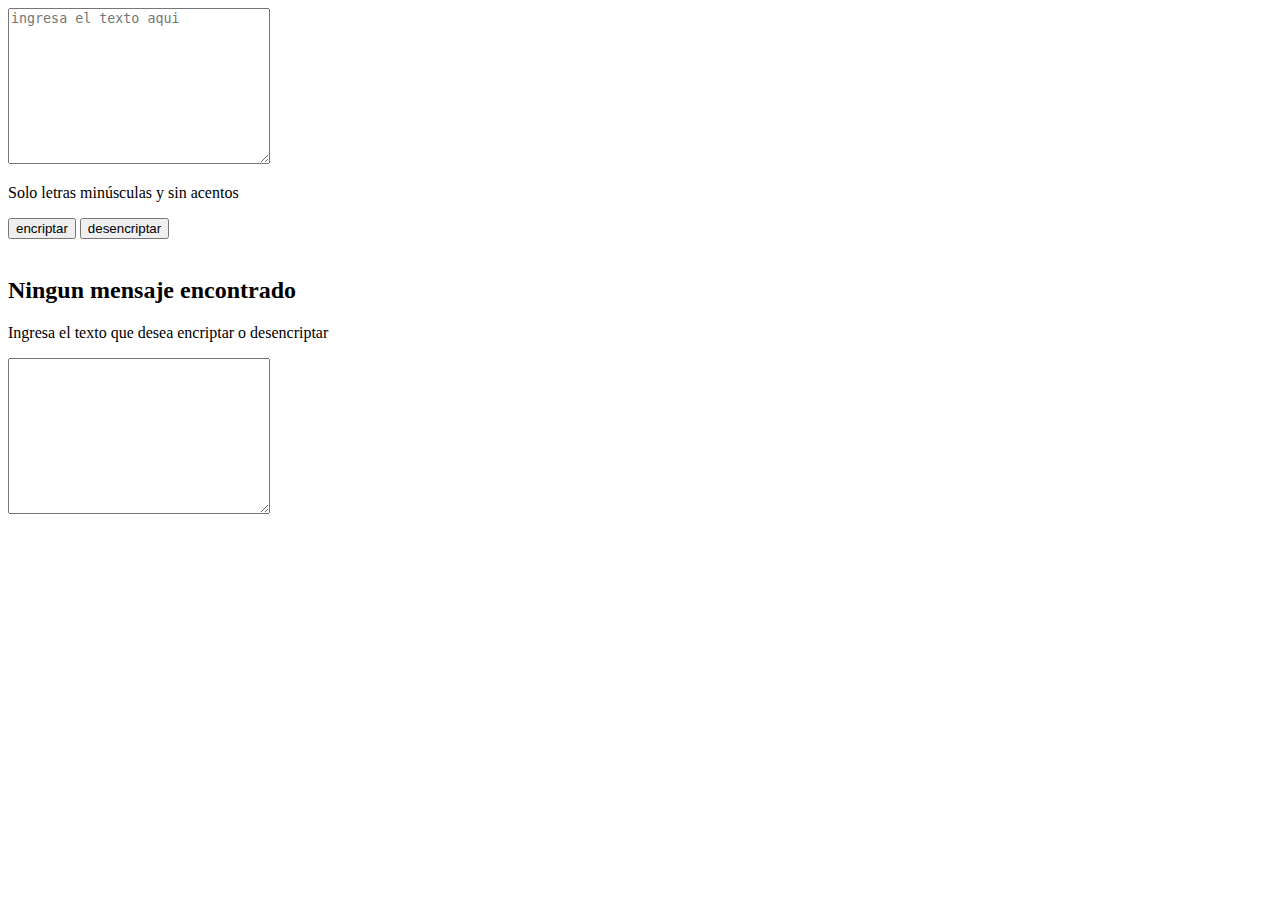
==== Solucion_challenge.html @ 1598d104 "adicionando la estructura html de proyecto" ====
<!DOCTYPE html>
<html lang="en">
<head>
    <meta charset="UTF-8">
    <meta http-equiv="X-UA-Compatible" content="IE=edge">
    <meta name="viewport" content="width=device-width, initial-scale=1.0">
    <link rel="stylesheet" href="style.css">
    <title>Encriptador de texto</title>
</head>
<body>
    <div class="container">
        <div class="encriptar">
            <textarea name="texto" id="texto" class="texto" cols="30" rows="10" placeholder="ingresa el texto aqui"></textarea>
        
        <div class="terminos">
            <p>Solo letras  minúsculas y sin acentos</p>
        </div>
        <div class="botones">
            <button class="btn-encriptar" type="button" onclick="encriptar()"> 
                encriptar 
            </button>
            <input type="button" class="btn-desencriptar" value="desencriptar" onclick="desencriptar()">
        </div>
    </div>
    <div class="encriptado">
        <img src="" alt="" id="muneco">
        <div class="mensaje-encriptado" id="mensaje-encriptado">
            <h2 id="titulo-mensaje">Ningun mensaje encontrado</h2>
            <p id="parrafo">Ingresa el texto que desea encriptar o desencriptar</p>
            <textarea name="mensaje" id="mensaje" cols="30" rows="10" class="mensaje"></textarea>
        </div>
    </div>
</div>
</body>
<script src="index.js"></script>
</html>
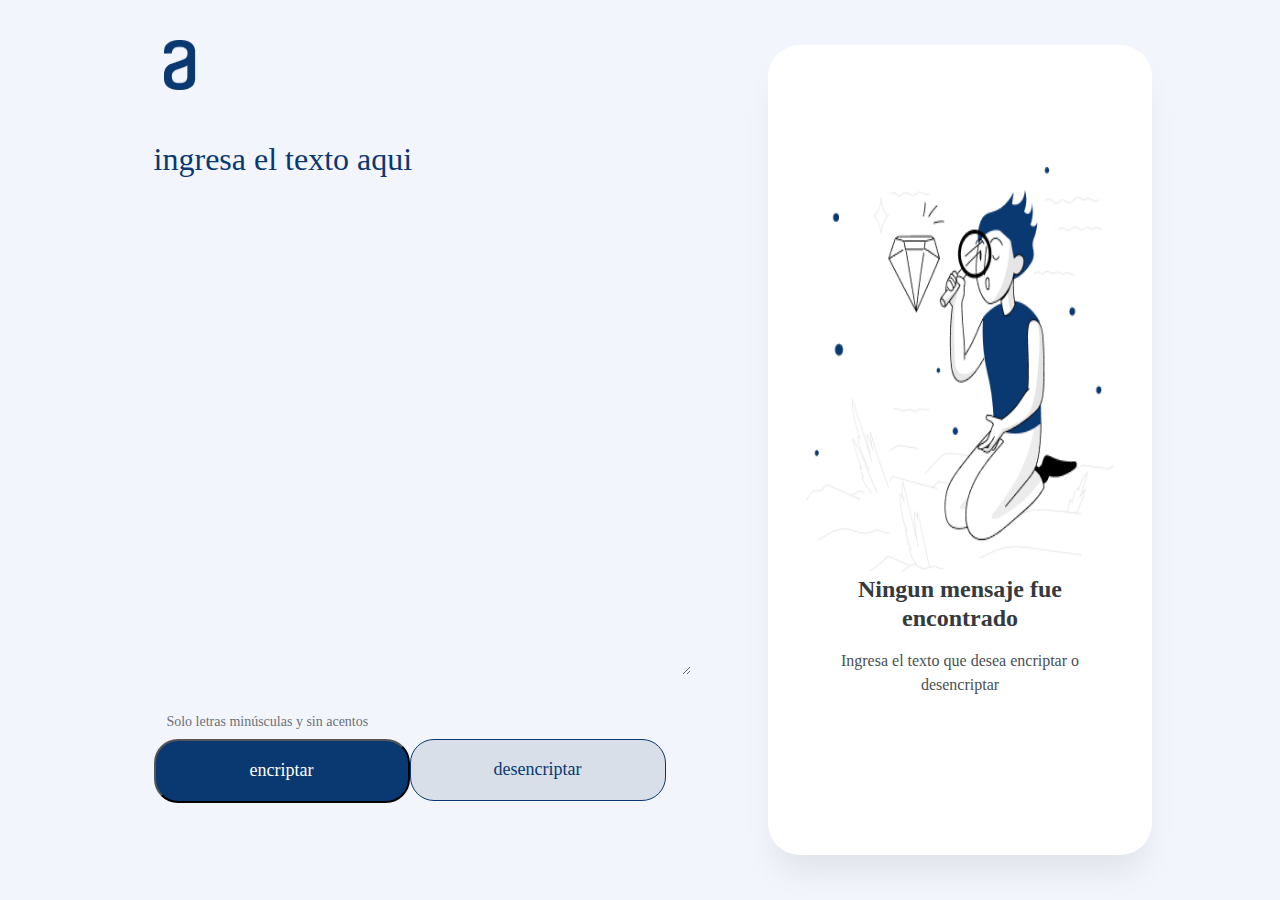
==== commit 6c136b41: "diseño completo de encriptacion" ====
--- a/Solucion_challenge.html
+++ b/Solucion_challenge.html
@@ -1,36 +1,57 @@
 <!DOCTYPE html>
 <html lang="en">
-<head>
-    <meta charset="UTF-8">
-    <meta http-equiv="X-UA-Compatible" content="IE=edge">
-    <meta name="viewport" content="width=device-width, initial-scale=1.0">
-    <link rel="stylesheet" href="style.css">
+  <head>
+    <meta charset="UTF-8" />
+    <meta http-equiv="X-UA-Compatible" content="IE=edge" />
+    <meta name="viewport" content="width=device-width, initial-scale=1.0" />
+    <link rel="stylesheet" href="style.css" />
     <title>Encriptador de texto</title>
-</head>
-<body>
+  </head>
+  <body>
     <div class="container">
-        <div class="encriptar">
-            <textarea name="texto" id="texto" class="texto" cols="30" rows="10" placeholder="ingresa el texto aqui"></textarea>
-        
+      <div> <img src="/imagen/LogoAlura.png" alt="" class="logo"></div>
+      <div class="encriptar">
+       <textarea
+          name="texto"
+          id="texto"
+          class="texto"
+          cols="30"
+          rows="10"
+          placeholder="ingresa el texto aqui"
+        ></textarea>
+
         <div class="terminos">
-            <p>Solo letras  minúsculas y sin acentos</p>
+          <p>Solo letras minúsculas y sin acentos</p>
         </div>
         <div class="botones">
-            <button class="btn-encriptar" type="button" onclick="encriptar()"> 
-                encriptar 
-            </button>
-            <input type="button" class="btn-desencriptar" value="desencriptar" onclick="desencriptar()">
+          <button class="btn-encriptar" type="button" onclick="encriptar()">
+            encriptar
+          </button>
+          <input
+            type="button"
+            class="btn-desencriptar"
+            value="desencriptar"
+            onclick="desencriptar()"
+          />
         </div>
+      </div>
+      <div class="encriptado">
+        <img src="imagen/Muneco.png" alt="" id="muneco" />
+        <div class="mensaje-encriptado" id="mensaje-encriptado">
+          <h2 id="titulo-mensaje">Ningun mensaje fue encontrado</h2>
+          <p id="parrafo">
+            Ingresa el texto que desea encriptar o desencriptar
+          </p>
+          <!-- <textarea
+            name="mensaje"
+            id="mensaje"
+            cols="30"
+            rows="10"
+            class="mensaje"
+          ></textarea> -->
+        </div>
+      </div>
     </div>
-    <div class="encriptado">
-        <img src="" alt="" id="muneco">
-        <div class="mensaje-encriptado" id="mensaje-encriptado">
-            <h2 id="titulo-mensaje">Ningun mensaje encontrado</h2>
-            <p id="parrafo">Ingresa el texto que desea encriptar o desencriptar</p>
-            <textarea name="mensaje" id="mensaje" cols="30" rows="10" class="mensaje"></textarea>
-        </div>
-    </div>
-</div>
-</body>
-<script src="index.js"></script>
-</html>+  </body>
+  <script src="index.js"></script>
+</html>
--- a/style.css
+++ b/style.css
@@ -0,0 +1,250 @@
+*{
+    margin: 0;
+    padding: 0;
+}
+
+.logo{
+    display: flex;
+    flex-direction: column;
+    align-items: flex-start;
+    padding: 0px;
+    gap: 40px;
+    
+    position: absolute;
+    width: 120px;
+    height: 50px;
+    left: 120px;
+    top: 40px;
+    
+}
+
+.container{
+    position: relative;
+    width: 100vw;
+    height: 100vh;
+    background: #F3F5FC;
+
+}
+
+.texto{
+    position: absolute;
+    width: 42%;
+    height: 60%;
+    left: 12%;
+    top: 15%;
+    border: none;
+    font-family: "inter";
+    font-style: normal;
+    font-weight: 400;
+    font-size: 32px;
+    line-height: 150%;
+    background-color: #f3f5fc;
+}
+
+.texto::placeholder{
+    color: #0a3871;
+}
+
+.texto:focus,
+.texto:active{
+    border: none;
+    outline: none;
+}
+
+.terminos{
+    display: flex;
+    flex-direction: row;
+    align-items: center;
+    padding: 0px;
+    gap: 8px;
+    position: absolute;
+    width: 80%;
+    left: 13%;
+    top: 79%;
+
+}
+
+.terminos p{
+    font-family: "inter";
+    font-style: normal;
+    font-weight: 400;
+    font-size: 14px;
+    line-height: 150%;
+    color: #495057;
+    opacity: 0.8;
+    flex: none;
+    order: 1;
+    flex-grow: 0;
+}
+
+.botones{
+    display: flex;
+    flex-direction: row;
+    align-items: flex-start;
+    padding: 1px 0;
+    position: absolute;
+    width: 80%;
+    left: 12%;
+    top: 82%;
+}
+
+.btn-encriptar{
+    align-items: center;
+    justify-content: center;
+    padding: 2%;
+    gap: 8px;
+    width: 25%;
+    background-color:#0a3871;
+    border-radius: 24px;
+    font-family: "inter";
+    font-size: 18px;
+    line-height: 19px;
+    text-align: center;
+    color: #FFFFFF;
+}
+
+.btn-desencriptar{
+    box-sizing: border-box;
+    display: flex;
+    flex-direction: row;
+    align-items: center;
+    justify-content: center;
+    padding: 2%;
+    gap: 8px;
+    width: 25%;
+    background-color:#d8dfe8;
+    border: 1px solid #0a3871;
+    border-radius: 24px;
+    font-family: "inter";
+    font-weight: 400;
+    font-size: 18px;
+    line-height: 19px;
+    text-align: center;
+    color: #0a3871;
+}
+.btn-desencriptar:hover,
+.btn-encriptar:hover{
+    margin: 0.3%;
+    width: 24.5%;
+    padding: 1.8%;
+    
+}
+
+.encriptado{
+    display: flex;
+    justify-content: center;
+    position: absolute;
+    width: 30%;
+    height: 90%;
+    left: 60%;
+    top: 5%;
+    background: #FFFFFF;
+    box-shadow: 0px 24px 32px -8px rgba(0,0,0, 0.08);
+    border-radius: 32px;
+}
+
+.mensaje-encriptado{
+    display: flex;
+    flex-direction: column;
+    align-items: center;
+    justify-content: center;
+    padding: 1%;
+    gap: 16px;
+    position: absolute;
+    width: 100%;
+    top: 65%;
+    text-align: center;
+}
+
+.mensaje-encriptado h2{
+    width: 60%;
+    font-family: "inter";
+    font-style: normal;
+    font-weight: 700;
+    font-size: 24px;
+    line-height: 120%;
+    text-align: center;
+    color: #343a40;
+}
+
+.mensaje-encriptado p{
+    width: 80%;
+    font-family: "inter";
+    font-style: normal;
+    font-weight: 400;
+    font-size: 16px;
+    line-height: 150%;
+    text-align: center;
+    color: #495057;
+
+}
+
+.encriptado img{
+    position: absolute;
+    width: 80%;
+    height: 50%;
+    top: 15%;
+}
+
+/*responsive desing*/
+
+@media (max-width: 57.5em){
+    .container {
+        display: flex;
+        flex-direction: row;
+    }
+
+    .encriptar{
+        width: 100%;
+
+    }
+
+    .texto{
+        width: 80%;
+        height: 60%;
+        left: 10%;
+        top: 5%;
+    }
+    .terminos{
+        width: 80%;
+        left: 10%;
+        top: 67%;
+    }
+
+    .terminos p{
+        font-size: 16px;
+    }
+
+    .botones{
+        width: 80%;
+        left: 10%;
+        top: 70%;
+    }
+
+    .btn-encriptar, .btn-desencriptar{
+        width: 40%;
+        border-radius: 16px;
+    }
+    .btn-encriptar:hover, .btn-desencriptar{
+        margin: 0.03%;
+        width: 47.5%;
+        padding: 1.8%;
+    }
+    .encriptado{
+        width: 80%;
+        height: 15%;
+        left: 10%;
+        top:80%;
+        }
+
+    .mensaje-encriptado{
+        width: 100%;
+        top: 5%;
+
+    }
+    .encriptado{
+        top: 0;
+        display: none;
+        visibility: hidden;
+    }
+   }
